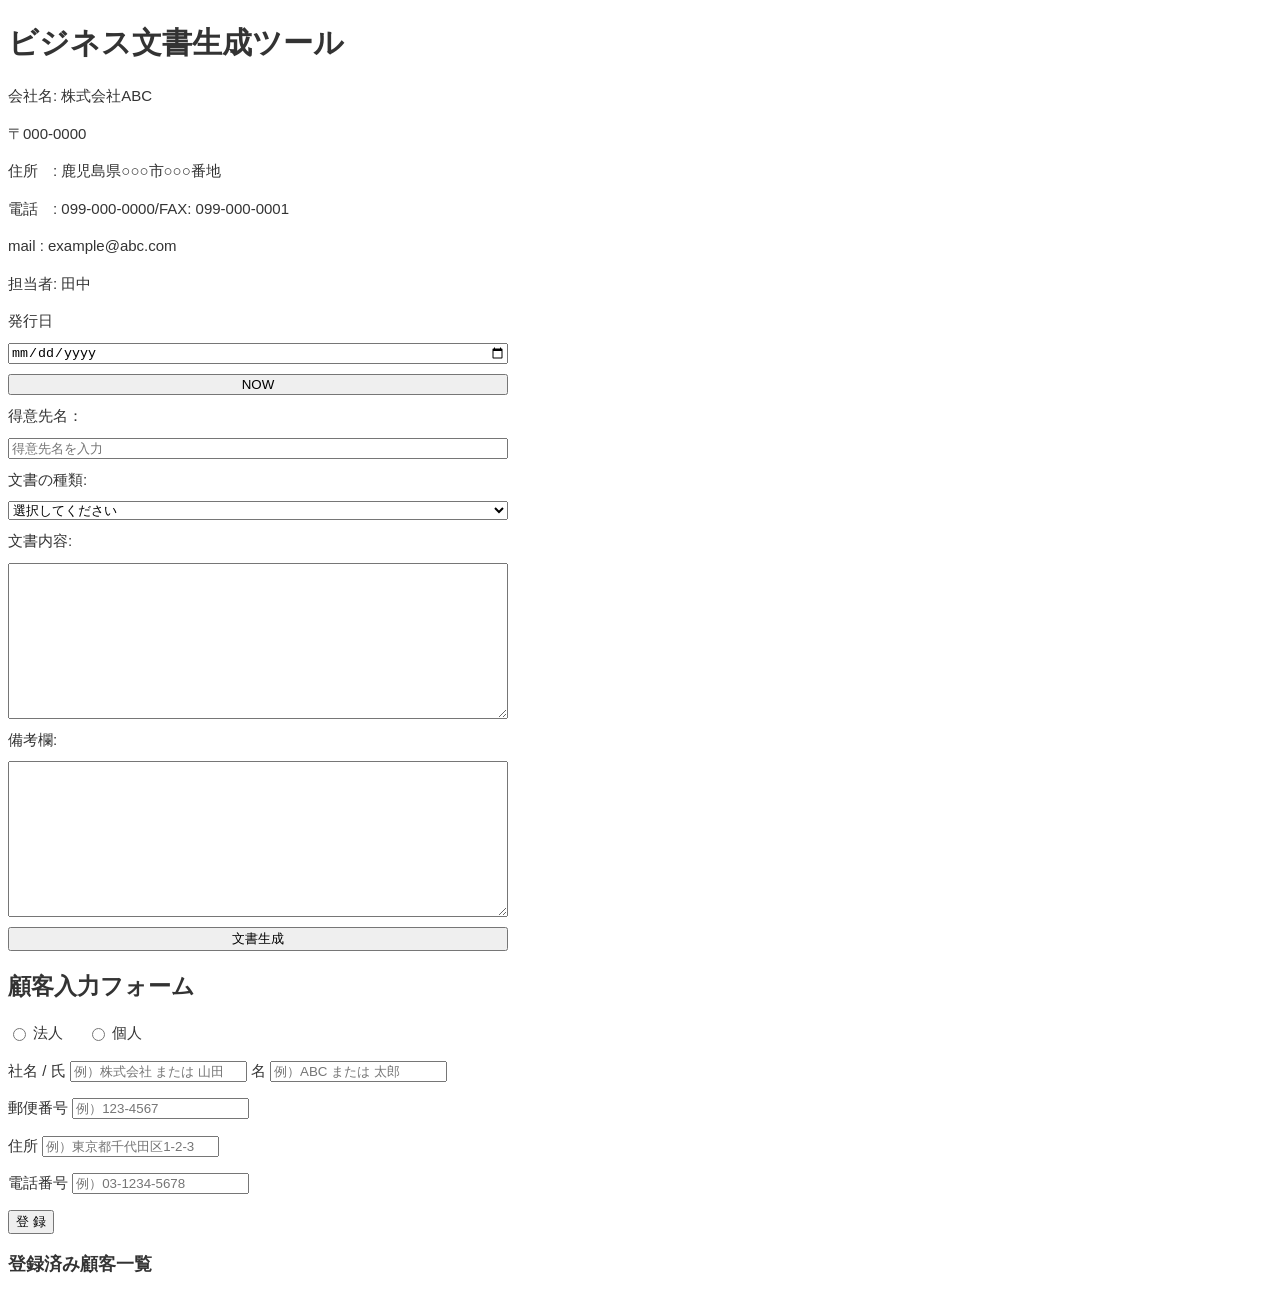
==== main.html @ a124d522 "ログイン画面作成（index.htmlに設定）・index.html→main.html置換" ====
<!DOCTYPE html>
<html lang="ja">
<head>
    <meta charset="UTF-8">
    <meta name="viewport" content="width=device-width, initial-scale=1.0">
    <title>BizTextMaker</title>

    <link rel="stylesheet" href="css/style.css">
    

</head>

<body>
    <h1>ビジネス文書生成ツール</h1>

    <div class="company-info" id="companyInfo">
        
        <div class="company-block">
            <!-- 会社情報 -->
            <p>会社名: 株式会社ABC</p>
            <p>〒000-0000</p>
            <p>住所　: 鹿児島県○○○市○○○番地</p>
            <p>電話　: 099-000-0000/FAX: 099-000-0001</p>
            <p>mail : example@abc.com</p>
            <p>担当者: 田中</p>
        </div>
    </div>

    <!-- 入力フォーム -->
    <div class="form-area">
        
        <!-- 発行日時 -->
            <label for="issueDate">
                発行日
            </label>
            <input type="date" id="issueDate">
            <button type="button" id="nowButton">NOW</button>

        <!-- 得意先名 -->
            <label class="form-item" for="customerName">
                得意先名：
            </label>
            
            <input type="text"
                id="customerName"
                list="customerList"
                placeholder="得意先名を入力">
        
            <datalist id="customerList">                
            </datalist>    
            
        <!-- 文書の種類 -->
            <label class="form-item" for="documentType">
                文書の種類:
            </label>
                <select 
                    id="documentType"
                    name="documentType">

                    <option value="">選択してください</option>
                    <option value="kakaku">価格改定のお知らせ</option>
                    <option value="yasumi">臨時休業のお知らせ</option>
                    <option value="saisoku">お支払い確認のお願い</option>
                    <option value="nouki">納期遅延のお知らせ</option>
                    <option value="maintenance">システムメンテナンス・サービス停止のお知らせ</option>
                    <option value="newService">新サービス・新機能追加のお知らせ</option>
                </select>
        
        <!-- 文書内容 -->
                <label class="form-item" for="documentContent">
                    文書内容:
                </label>
                <textarea
                    id="documentContent"
                    rows="10">
                </textarea>


        <!-- 備考 -->
            <label class="form-item" for="inputText">
                備考欄:
            </label>
            <textarea
                id="inputText"
                rows="10"
                placeholder="ここに備考を入力してください...">
            </textarea>


        <!-- 文書生成 -->
            <button id="createButton">
                文書生成
            </button>
        
    </div>
    <!-- フォームエリアここまで -->

    <!-- 顧客登録 -->
    <div class="customer-area">

        <form id="customerForm">

            <h2>顧客入力フォーム</h2>
    
            <!-- クライアントの種類を選択するラジオボタン -->
            <p class="client-type">
                <label class="client">
                    <input type="radio" name="clientType" value="corporate" required>
                    法人
                </label>

                <label class="client">
                    <input type="radio" name="clientType" value="individual">
                    個人
                </label>
            </p>


            <!-- 社名 / 氏名 -->
            <p class="name-row">
                <label for="nameLast">
                    社名 / 氏
                </label>
                    <input 
                    type="text" 
                    id="nameLast" 
                    placeholder="例）株式会社 または 山田" required>
            
                <label class="short-label" for="nameFirst" >
                    名
                </label>
                <input 
                class="short-input" 
                type="text" 
                id="nameFirst" 
                placeholder="例）ABC または 太郎" required>
            </p>

            <!-- 部署 -->
            <!-- <p >
                <label for="department">
                    部署
                </label>
                <input type="text" id="department" placeholder="例）営業部">
            
                <label class="short-label" for="contactPerson">
                    担当者
                </label>
                <input class="short-input" type="text" id="contactPerson" placeholder="例）田中">
            </p> -->

            <!-- 郵便番号 -->
            <p>
                <label for="postalCode">
                    郵便番号
                </label>
                <input 
                type="text" 
                id="postalCode" 
                placeholder="例）123-4567" required>
            </p>

            <!-- 住所 -->
            <p>
                <label for="address">
                    住所
                </label>
                <input 
                type="text" 
                id="address" 
                placeholder="例）東京都千代田区1-2-3" required>
            </p>

            <!-- 電話番号 -->
            <p>
                <label for="phoneNumber">
                    電話番号
                </label>
                <input 
                type="tel"
                id="phoneNumber" 
                inputmode="numeric" 
                placeholder="例）03-1234-5678" 
                required>
            </p>    

            <!-- メールアドレス -->
            <!-- <p>
                <label for="email">
                    メールアドレス
                </label>
                <input type="email" id="email" placeholder="例）user@example.com">
            </p> -->

            <!-- 備考 -->
            <!-- <p>
                <label  for="notes">
                    備考
                </label>
                <textarea id="notes" placeholder="備考内容"></textarea>
            </p> -->

            <!-- 登録ボタン -->
            <p>
                
                <button class="button" type="submit" >
                    登 録
                </button>
                
            </p>

            <!-- 顧客一覧表示 -->
             <h3>登録済み顧客一覧</h3>

             <div id="customerListArea">

             </div>
        </form>

    </div>

    <!-- 出力結果 -->
    <div id="resultArea"> 
        
        <div id="result">
        </div>
    </div>


    <script src="js/template.js"></script>
    <script src="js/script.js"></script>
    <script src="js/customer.js"></script>
</body>


</html>
---- css/style.css ----
@charset "UTF-8";

/* head */

/* body */
body {
    font-family: 
    'Noto Sans JP',
    sans-serif, 
    "Helvetica Neue",
    "Helvetica",
    "Hiragino Sans",
    "Arial",
    "Yu Gothic",
    "Meiryo",
    sans-serif;
    
    font-size: 15px;
    line-height: 1.5;
    color: #333;
}

/* 入力フォーム */
.form-area{
    display: flex;
    flex-direction: column;
    width: 500px;
    gap: 10px;

}

/* 入力欄 */
.client-type {
    display: flex;
    align-items: center;
    gap: 24px;
    margin: 10px 0;
}
.client {
    display: flex;
    align-items: center;
    gap: 4px;
    margin: 0;
}

/* preview.html見た目設定 */
/* 右寄せ */
.issueDate,
.companyInfo {
    display: flex;
    justify-content: flex-end; /*全体左寄せ */
    text-align: left; /* テキスト左寄せ */
    line-height: 1.3; /* 行間詰める */
    margin-bottom: 15px;
    font-size: 14px;
}

.companyInfo p {
    margin: 0; /* 会社情報のマージンをリセット */
}

/* 中央寄せ */
.documentContent {
    text-align: center;
    font-size: 18px;
}

/* 左寄せ */
.customerName{
    text-align: left;
    font-size: 18px;
    margin-bottom: 20px;
}
.documentTitle {
    text-align: center;
    font-size: 20px;
    margin-bottom: 30px;
}

.documentBody {
    text-align: left;
    line-height: 1.8;
}

/* 登録済み顧客一覧のボタン位置調整 */
.customer-item {
    display: flex;
    align-items: center;
    margin-bottom: 8px;
}
.customer-name {
    width: 180px;
    font-weight: bold;
}
.customer-buttons {
    display: flex;
    gap: 8px;
}

/* プレビュー時非表示 */
@media print {

    button,
    h1,
    h2 {
        display: none;
    }

}
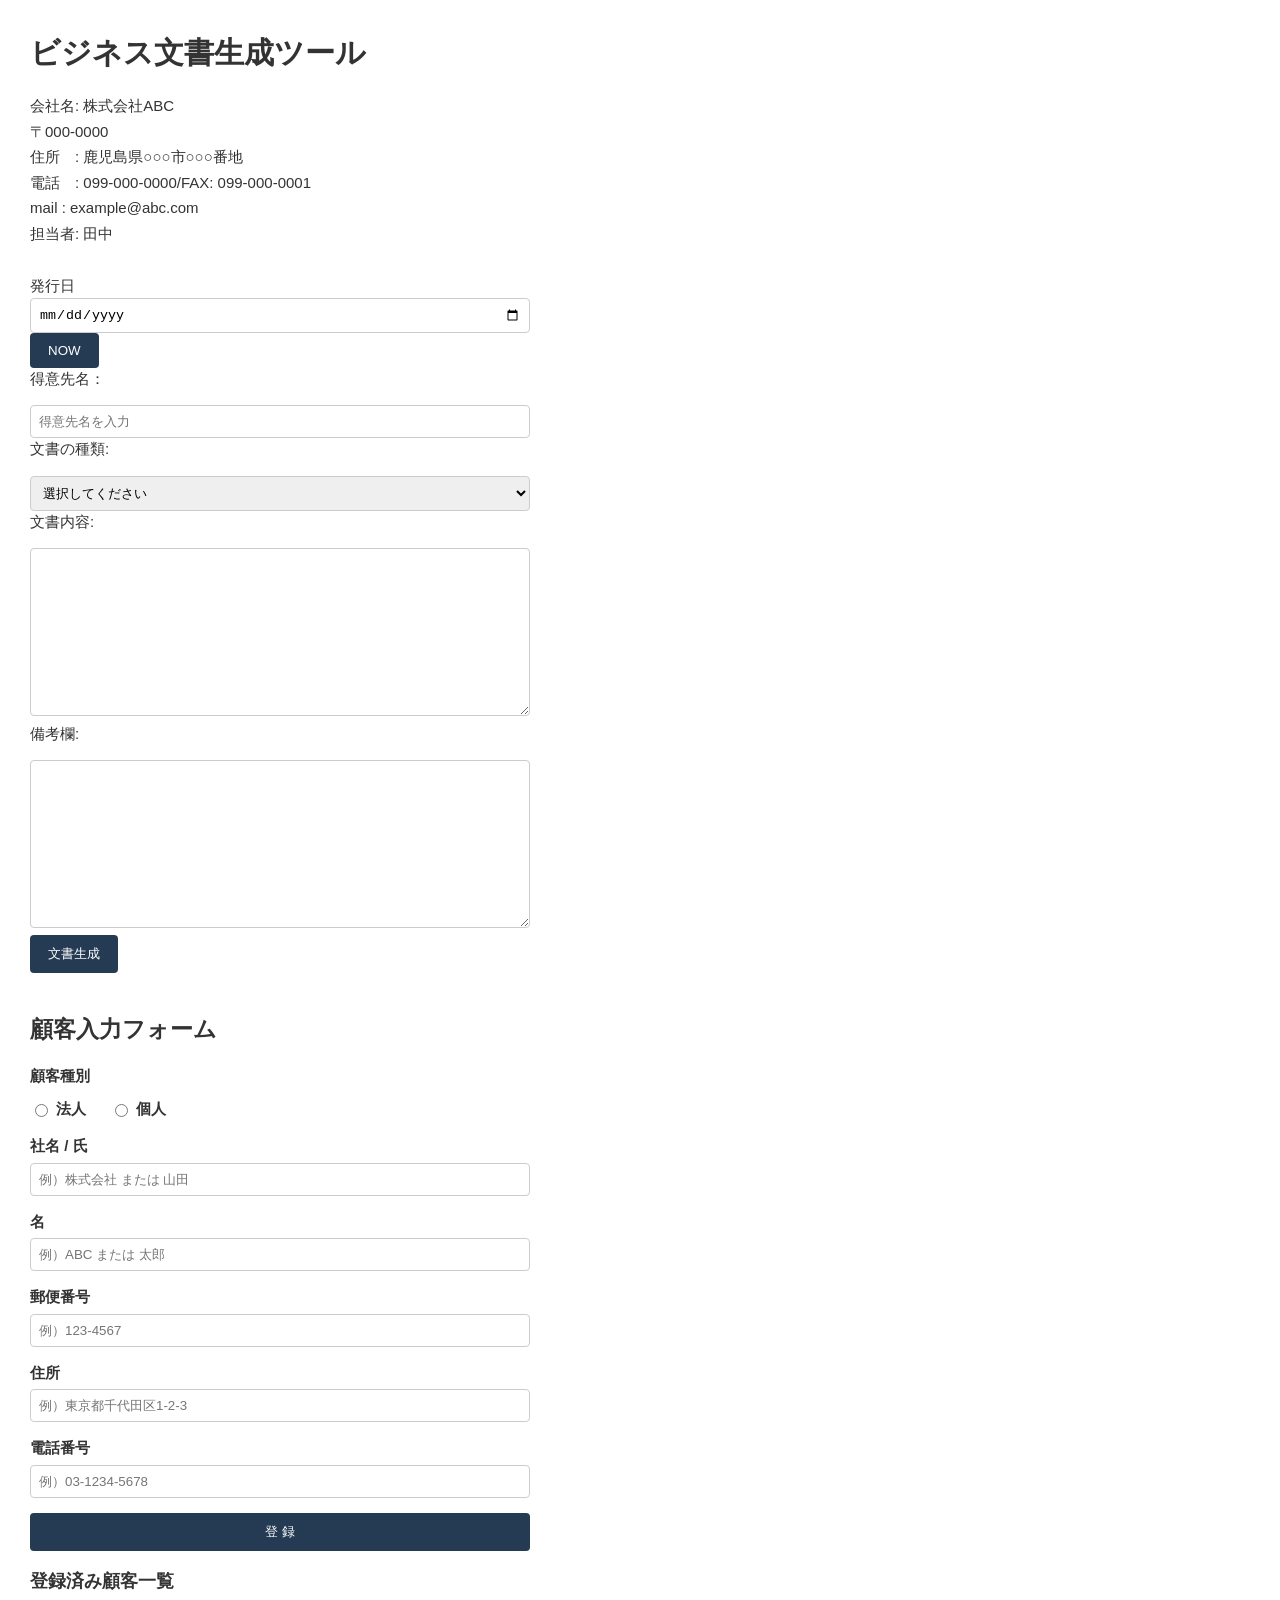
==== commit a1366119: "微調整" ====
--- a/main.html
+++ b/main.html
@@ -95,126 +95,191 @@
     </div>
     <!-- フォームエリアここまで -->
 
-    <!-- 顧客登録 -->
-    <div class="customer-area">
-
-        <form id="customerForm">
-
-            <h2>顧客入力フォーム</h2>
-    
-            <!-- クライアントの種類を選択するラジオボタン -->
-            <p class="client-type">
-                <label class="client">
-                    <input type="radio" name="clientType" value="corporate" required>
-                    法人
-                </label>
-
-                <label class="client">
-                    <input type="radio" name="clientType" value="individual">
-                    個人
-                </label>
-            </p>
-
-
-            <!-- 社名 / 氏名 -->
-            <p class="name-row">
+<!-- 顧客登録 -->
+<div class="customer-area">
+
+    <form id="customerForm">
+
+        <h2>顧客入力フォーム</h2>
+
+            <!-- 顧客種別 -->
+            <div class="form-item">
+                <label>
+                    顧客種別
+                </label>
+
+                <div class="client-type">
+                    <label class="client">
+                        <input
+                            type="radio"
+                            name="clientType"
+                            value="corporate"
+                            required>
+                        法人
+                    </label>
+
+                    <label class="client">
+                        <input
+                            type="radio"
+                            name="clientType"
+                            value="individual">
+                        個人
+                    </label>
+                </div>
+            </div>
+
+            <!-- 社名 / 氏 -->
+            <div class="form-item">
                 <label for="nameLast">
                     社名 / 氏
                 </label>
-                    <input 
-                    type="text" 
-                    id="nameLast" 
-                    placeholder="例）株式会社 または 山田" required>
-            
-                <label class="short-label" for="nameFirst" >
+
+                <input
+                    type="text"
+                    id="nameLast"
+                    class="form-input"
+                    placeholder="例）株式会社 または 山田"
+                    required>
+            </div>
+
+            <!-- 名 -->
+            <div class="form-item">
+                <label for="nameFirst">
                     名
                 </label>
-                <input 
-                class="short-input" 
-                type="text" 
-                id="nameFirst" 
-                placeholder="例）ABC または 太郎" required>
-            </p>
+
+                <input
+                    type="text"
+                    id="nameFirst"
+                    class="form-input"
+                    placeholder="例）ABC または 太郎"
+                    required>
+            </div>
 
             <!-- 部署 -->
-            <!-- <p >
+            <!--
+            <div class="form-item">
                 <label for="department">
                     部署
                 </label>
-                <input type="text" id="department" placeholder="例）営業部">
-            
-                <label class="short-label" for="contactPerson">
+
+                <input
+                    type="text"
+                    id="department"
+                    class="form-input"
+                    placeholder="例）営業部">
+            </div>
+            -->
+
+            <!-- 担当者 -->
+            <!--
+            <div class="form-item">
+
+                <label for="contactPerson">
                     担当者
                 </label>
-                <input class="short-input" type="text" id="contactPerson" placeholder="例）田中">
-            </p> -->
+
+                <input
+                    type="text"
+                    id="contactPerson"
+                    class="form-input"
+                    placeholder="例）田中">
+
+            </div>
+            -->
 
             <!-- 郵便番号 -->
-            <p>
+            <div class="form-item">
                 <label for="postalCode">
                     郵便番号
                 </label>
-                <input 
-                type="text" 
-                id="postalCode" 
-                placeholder="例）123-4567" required>
-            </p>
+
+                <input
+                    type="text"
+                    id="postalCode"
+                    class="form-input"
+                    placeholder="例）123-4567"
+                    required>
+            </div>
 
             <!-- 住所 -->
-            <p>
+            <div class="form-item">
                 <label for="address">
                     住所
                 </label>
-                <input 
-                type="text" 
-                id="address" 
-                placeholder="例）東京都千代田区1-2-3" required>
-            </p>
+
+                <input
+                    type="text"
+                    id="address"
+                    class="form-input"
+                    placeholder="例）東京都千代田区1-2-3"
+                    required>
+            </div>
 
             <!-- 電話番号 -->
-            <p>
+            <div class="form-item">
+
                 <label for="phoneNumber">
                     電話番号
                 </label>
-                <input 
-                type="tel"
-                id="phoneNumber" 
-                inputmode="numeric" 
-                placeholder="例）03-1234-5678" 
-                required>
-            </p>    
+
+                <input
+                    type="tel"
+                    id="phoneNumber"
+                    class="form-input"
+                    inputmode="numeric"
+                    placeholder="例）03-1234-5678"
+                    required>
+            </div>
 
             <!-- メールアドレス -->
-            <!-- <p>
+            <!--
+            <div class="form-item">
                 <label for="email">
                     メールアドレス
                 </label>
-                <input type="email" id="email" placeholder="例）user@example.com">
-            </p> -->
+
+                <input
+                    type="email"
+                    id="email"
+                    class="form-input"
+                    placeholder="例）user@example.com">
+
+            </div>
+            -->
 
             <!-- 備考 -->
-            <!-- <p>
-                <label  for="notes">
+            <!--
+            <div class="form-item">
+
+                <label for="notes">
                     備考
                 </label>
-                <textarea id="notes" placeholder="備考内容"></textarea>
-            </p> -->
+
+                <textarea
+                    id="notes"
+                    class="form-input"
+                    placeholder="備考内容"></textarea>
+
+            </div>
+            -->
 
             <!-- 登録ボタン -->
-            <p>
-                
-                <button class="button" type="submit" >
+            <div class="form-item">
+
+                <button
+                    class="button"
+                    type="submit">
+
                     登 録
+
                 </button>
-                
-            </p>
+            </div>
 
             <!-- 顧客一覧表示 -->
-             <h3>登録済み顧客一覧</h3>
-
-             <div id="customerListArea">
-
-             </div>
+            <h3>登録済み顧客一覧</h3>
+            <div id="customerListArea">
+            </div>
         </form>
 
     </div>
--- a/css/style.css
+++ b/css/style.css
@@ -1,76 +1,161 @@
 @charset "UTF-8";
 
-/* head */
-
-/* body */
+/* =====================
+        共通設定
+===================== */
 body {
-    font-family: 
-    'Noto Sans JP',
-    sans-serif, 
-    "Helvetica Neue",
-    "Helvetica",
-    "Hiragino Sans",
-    "Arial",
-    "Yu Gothic",
-    "Meiryo",
-    sans-serif;
-    
+    font-family:
+        "Noto Sans JP",
+        "Helvetica Neue",
+        Helvetica,
+        "Hiragino Sans",
+        Arial,
+        "Yu Gothic",
+        Meiryo,
+        sans-serif;
     font-size: 15px;
     line-height: 1.5;
     color: #333;
+    margin: 30px;
 }
 
-/* 入力フォーム */
-.form-area{
+/* =====================
+        レイアウト
+===================== */
+.form-area,
+.customer-area {
+    width: 500px;
+    margin-bottom: 40px;
+}
+
+
+/* =====================
+        入力フォーム
+===================== */
+.form-item {
     display: flex;
     flex-direction: column;
-    width: 500px;
-    gap: 10px;
-
+    gap: 5px;
+    margin-bottom: 15px;
 }
 
-/* 入力欄 */
+.form-item label {
+    font-weight: bold;
+}
+
+.form-input,
+.form-area input,
+.form-area select,
+.form-area textarea {
+    width: 100%;
+    padding: 8px;
+    box-sizing: border-box;
+    border: 1px solid #ccc;
+    border-radius: 4px;
+}
+
+/* ラジオボタンは幅100%にしない */
 .client-type {
     display: flex;
-    align-items: center;
     gap: 24px;
-    margin: 10px 0;
+    margin-top: 5px;
 }
+
 .client {
     display: flex;
     align-items: center;
-    gap: 4px;
-    margin: 0;
+    gap: 5px;
+    font-weight: normal;
 }
 
-/* preview.html見た目設定 */
-/* 右寄せ */
+.client input {
+    width: auto;
+}
+
+/* =====================
+        ボタン
+===================== */
+button {
+    padding: 10px 18px;
+    border: none;
+    border-radius: 4px;
+    cursor: pointer;
+}
+
+.button,
+#createButton,
+#nowButton {
+    background: #243b53;
+    color: white;
+}
+
+.button:hover,
+#createButton:hover,
+#nowButton:hover {
+    background: #334e68;
+}
+
+/* =====================
+        会社情報
+===================== */
+.company-info {
+    margin-bottom: 30px;
+}
+
+.company-block p {
+    margin: 3px 0;
+}
+
+/* =====================
+        顧客一覧
+===================== */
+.customer-item {
+    display: flex;
+    align-items: center;
+    margin-bottom: 8px;
+}
+
+.customer-name {
+    width: 180px;
+    font-weight: bold;
+}
+
+
+.customer-buttons {
+    display: flex;
+    gap: 8px;
+}
+
+/* =====================
+        preview.html
+===================== */
 .issueDate,
 .companyInfo {
     display: flex;
-    justify-content: flex-end; /*全体左寄せ */
-    text-align: left; /* テキスト左寄せ */
-    line-height: 1.3; /* 行間詰める */
+    justify-content: flex-end;
+    text-align: left;
+    line-height: 1.3;
     margin-bottom: 15px;
     font-size: 14px;
 }
 
+
 .companyInfo p {
-    margin: 0; /* 会社情報のマージンをリセット */
+    margin: 0;
 }
 
-/* 中央寄せ */
+
 .documentContent {
     text-align: center;
     font-size: 18px;
 }
 
-/* 左寄せ */
-.customerName{
+.customerName {
     text-align: left;
     font-size: 18px;
     margin-bottom: 20px;
 }
+
 .documentTitle {
     text-align: center;
     font-size: 20px;
@@ -82,28 +167,13 @@
     line-height: 1.8;
 }
 
-/* 登録済み顧客一覧のボタン位置調整 */
-.customer-item {
-    display: flex;
-    align-items: center;
-    margin-bottom: 8px;
-}
-.customer-name {
-    width: 180px;
-    font-weight: bold;
-}
-.customer-buttons {
-    display: flex;
-    gap: 8px;
-}
-
-/* プレビュー時非表示 */
+/* =====================
+印刷・プレビュー時非表示
+===================== */
 @media print {
-
     button,
     h1,
     h2 {
         display: none;
     }
-
 }
